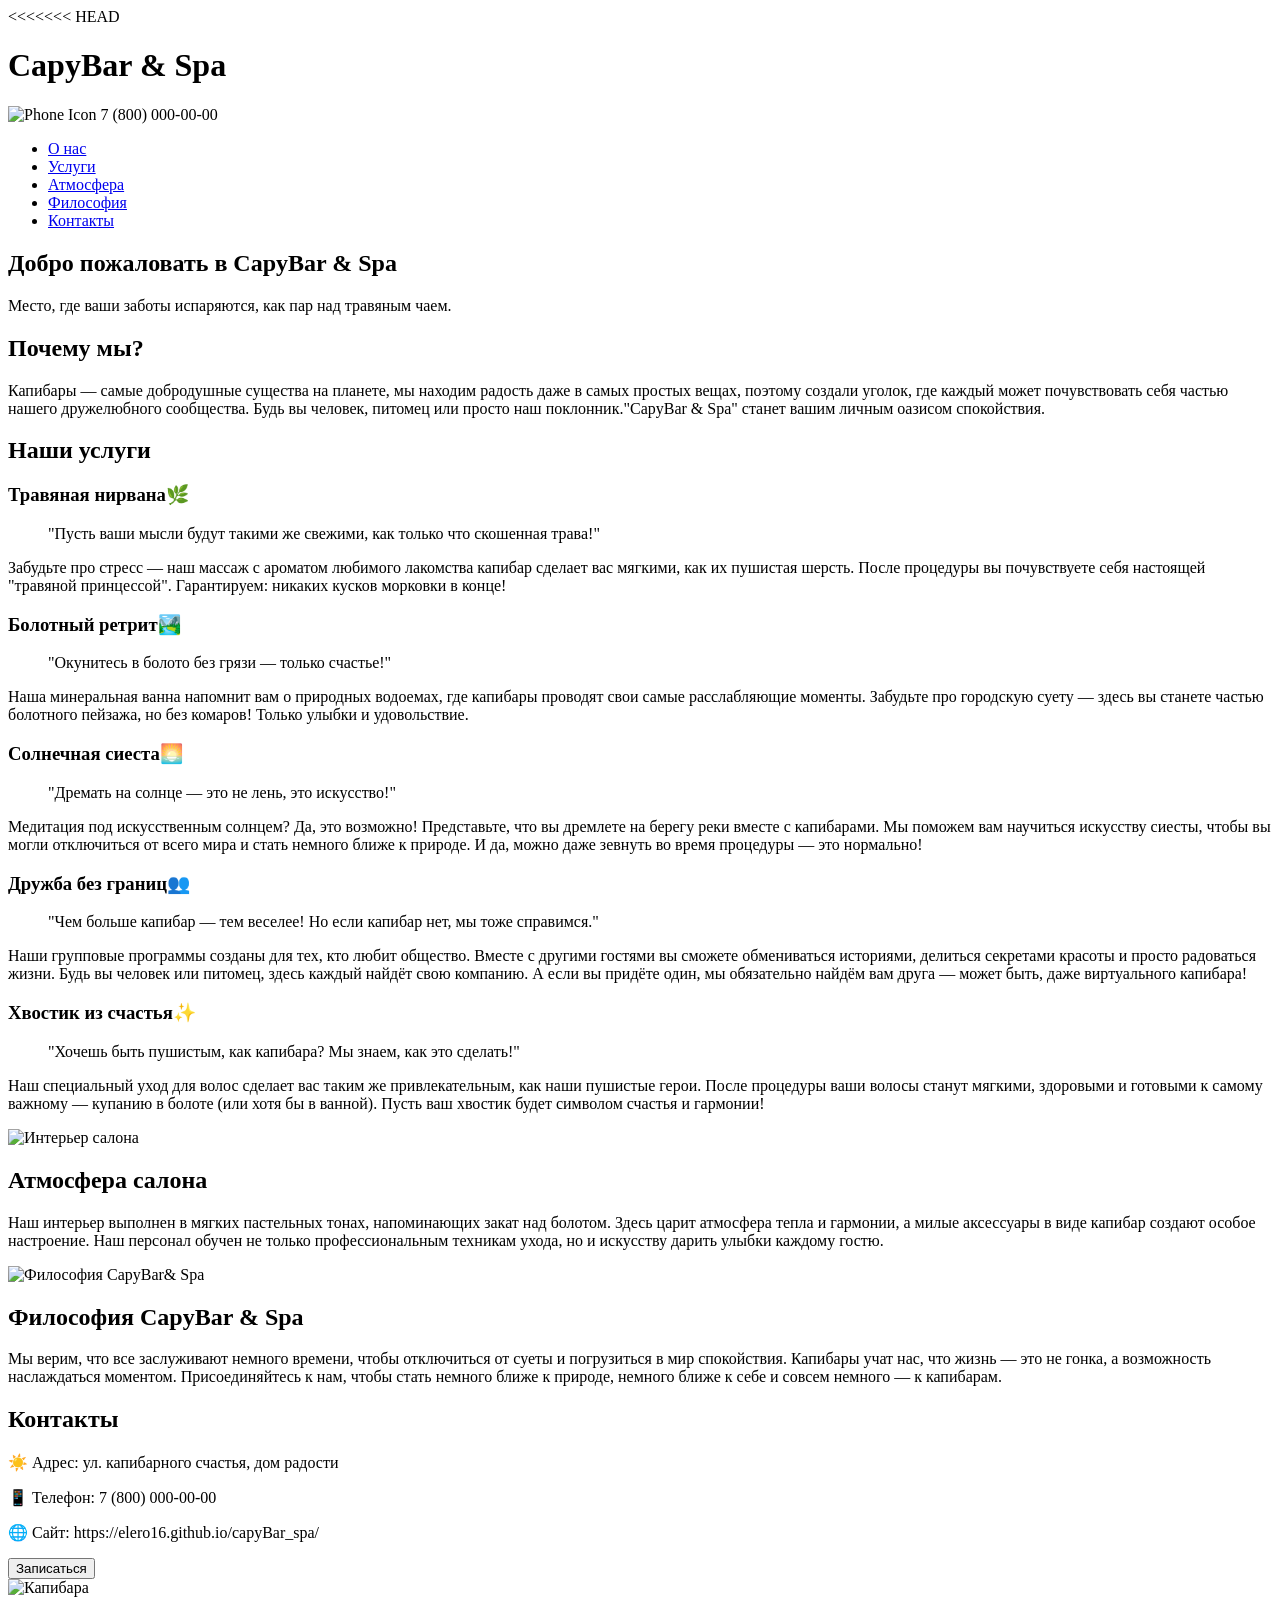
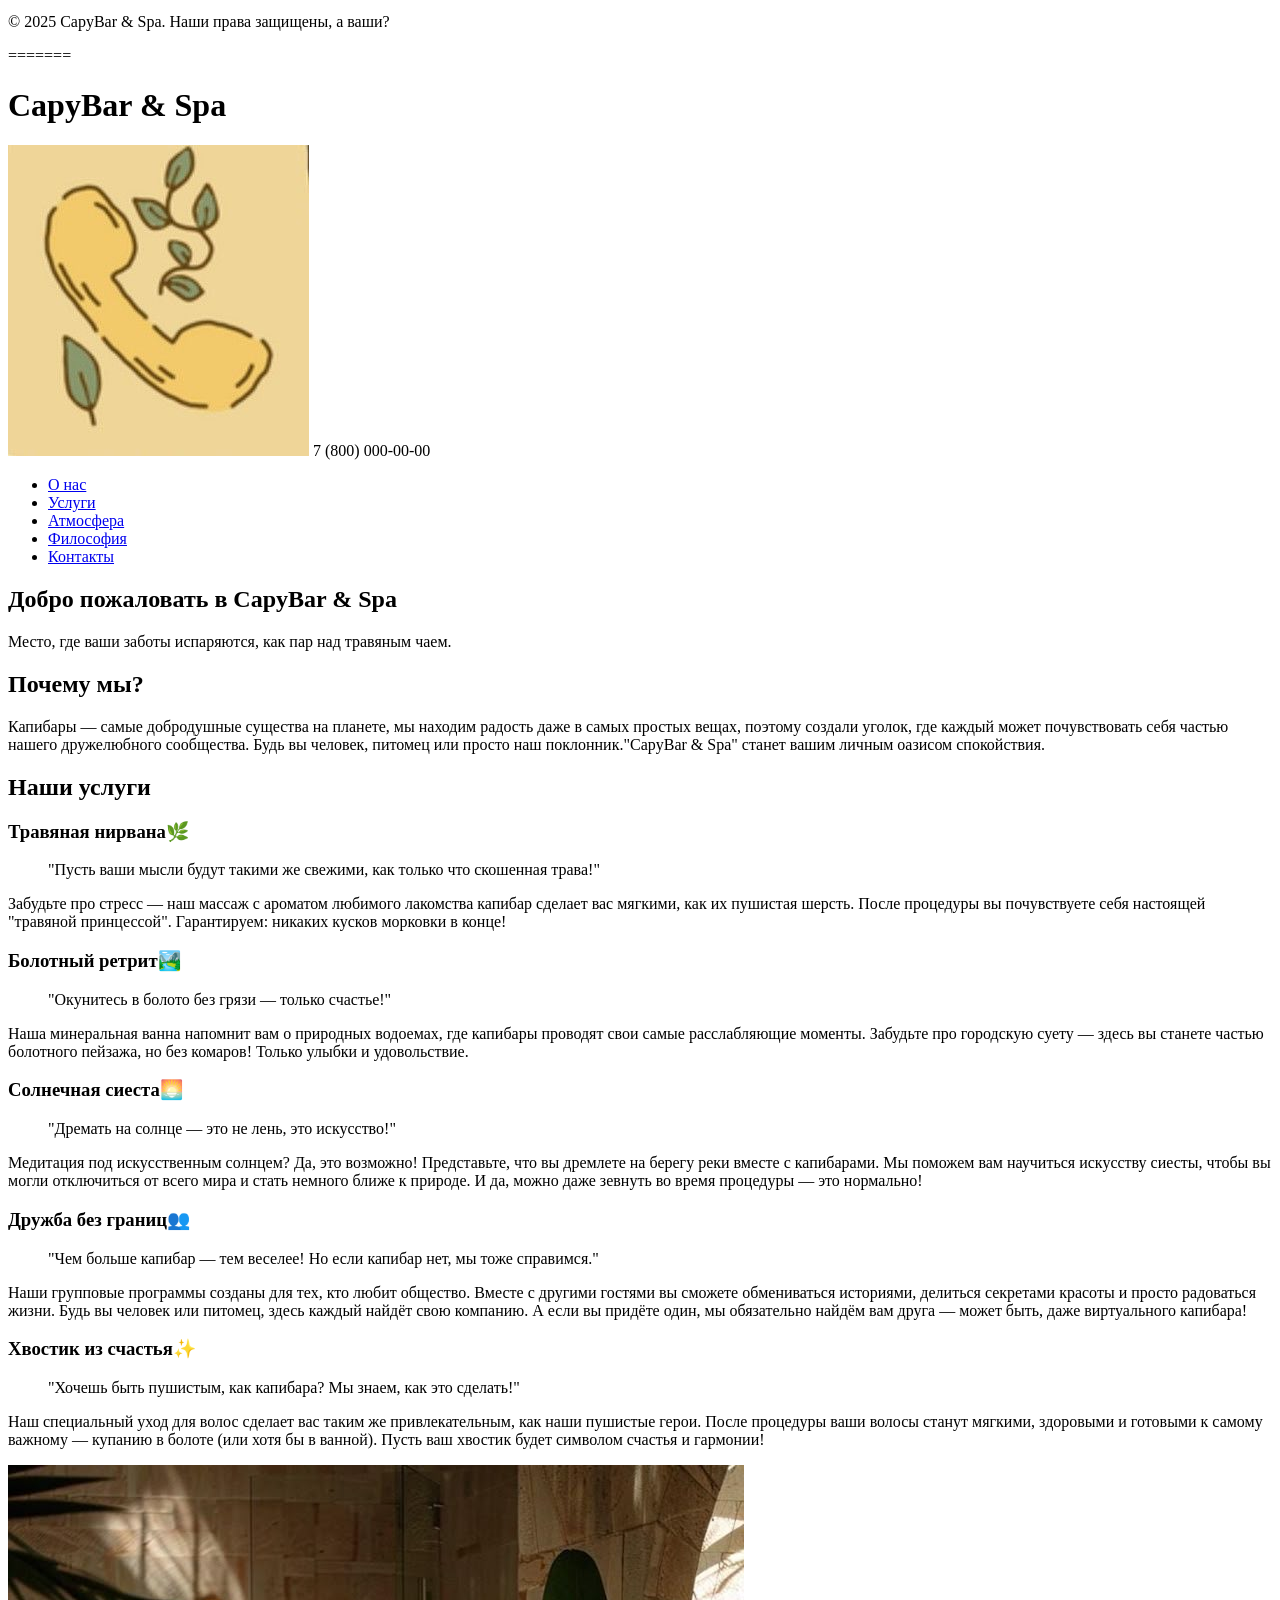
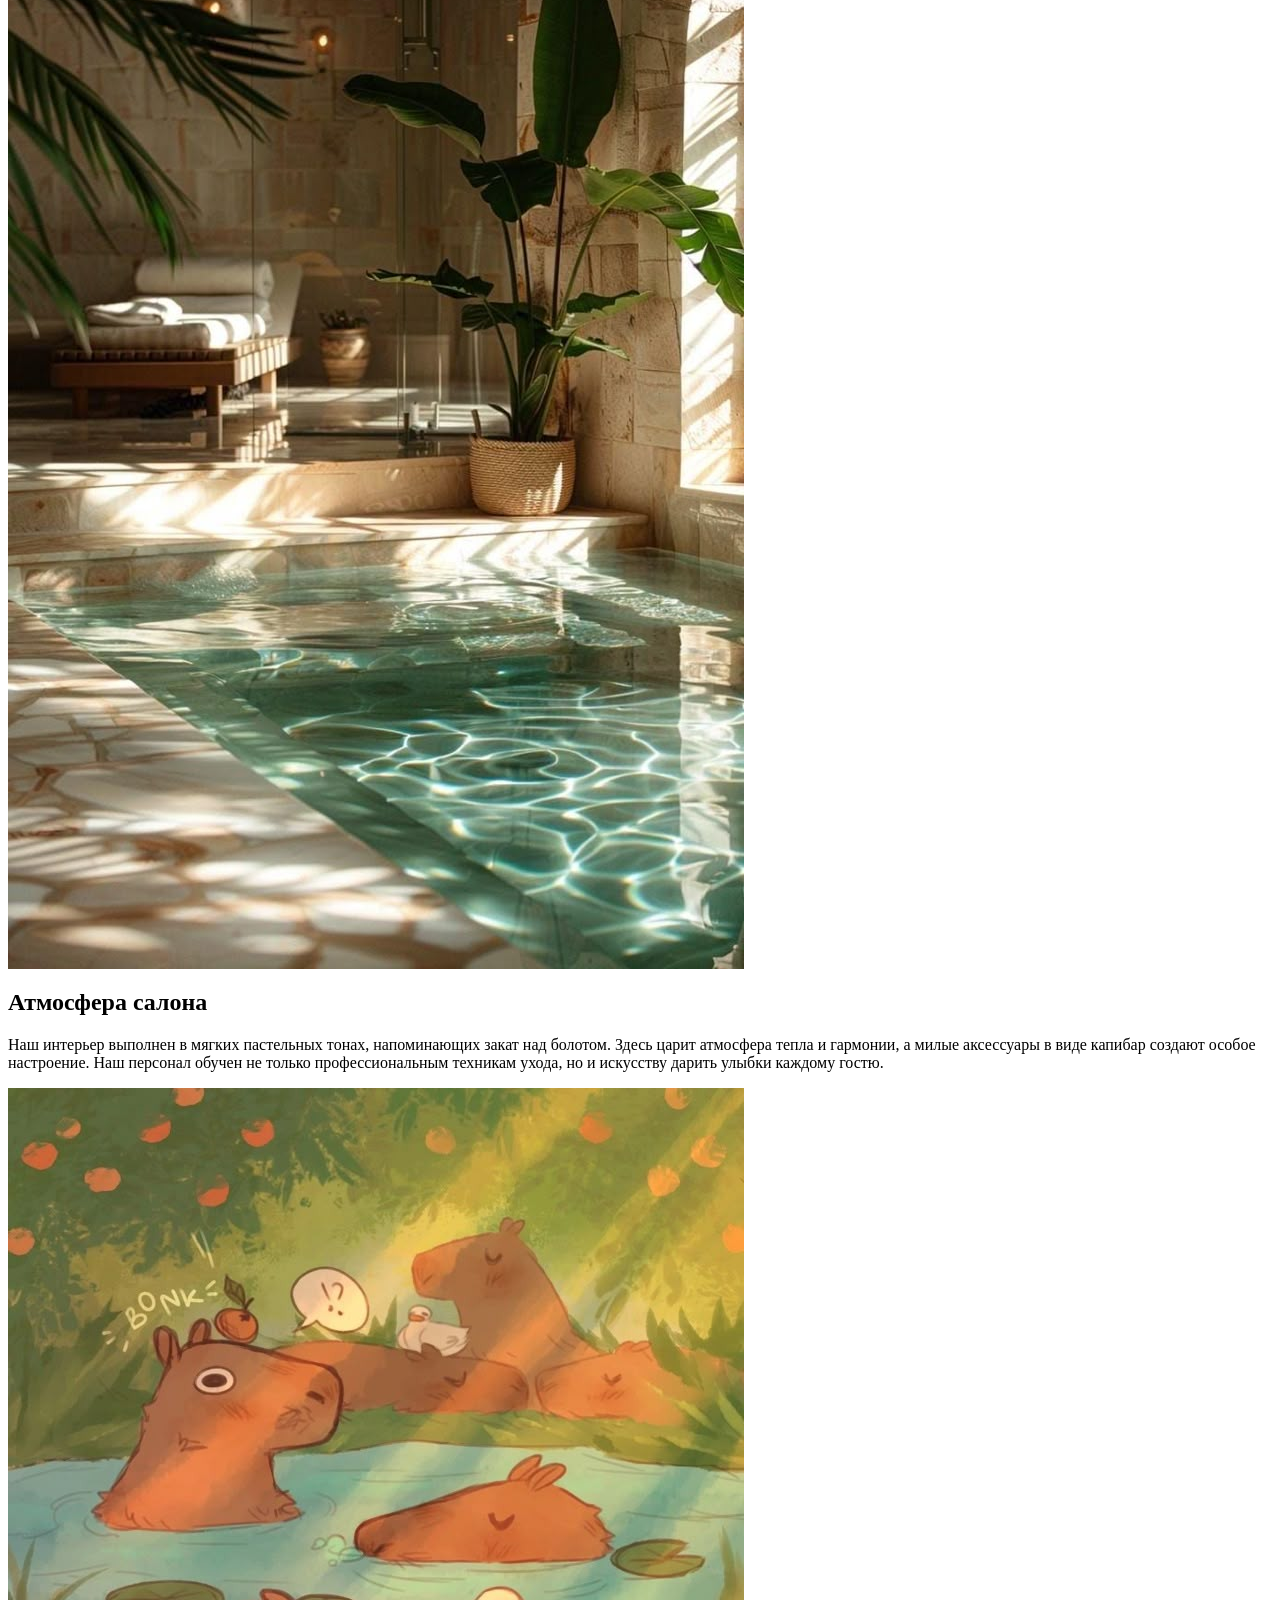
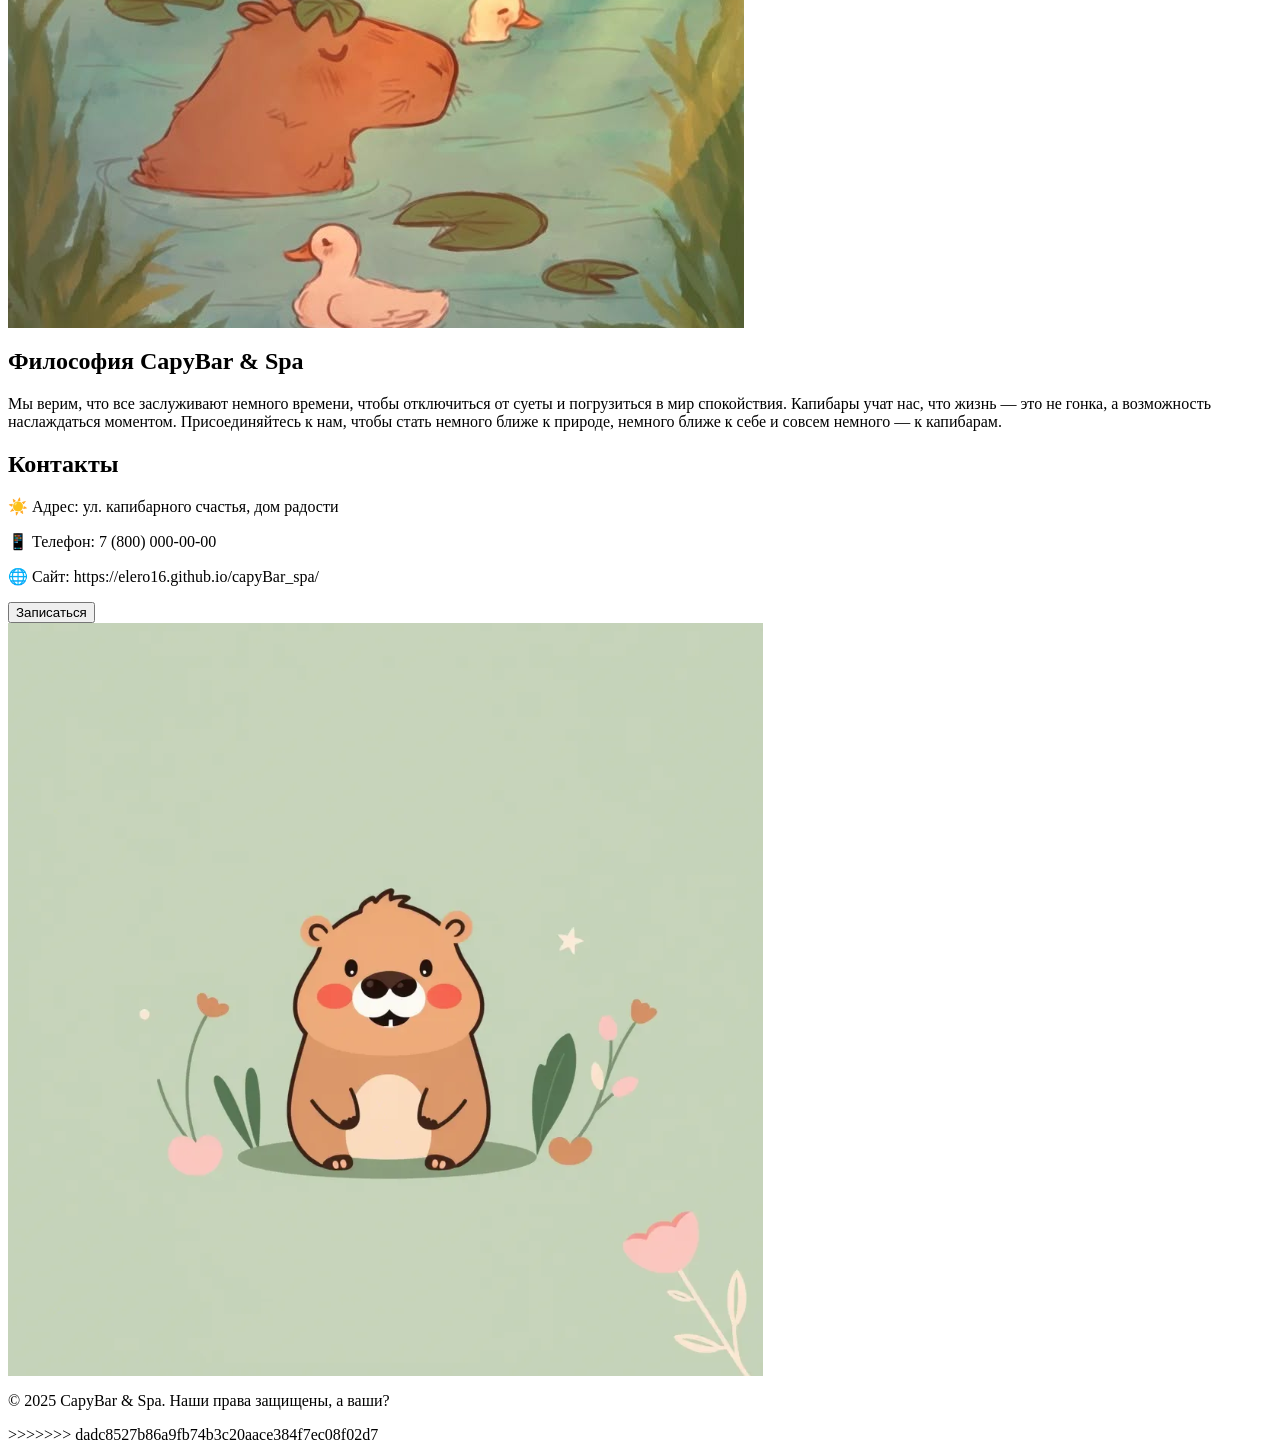
==== index.html @ d5b7b752 "Add files via upload" ====
<<<<<<< HEAD
<!DOCTYPE html>
<html lang="ru">

<head>
  <meta charset="UTF-8">
  <meta name="viewport" content="width=device-width, initial-scale=1.0">
  <title>CapyBar & Spa</title>
  <link rel="stylesheet" href="style.css">
</head>

<body>
  <!-- Шапка сайта -->
  <header class="header">
    <div class="header-container">
      <h1 class="logo">CapyBar & Spa</h1>
      <div class="header-actions">
        <span class="phone-number">
          <img src="image\телефон иконка.jpg" alt="Phone Icon" class="phone-icon">
          7 (800) 000-00-00
        </span>
      </div>
    </div>
    <nav class="main-nav">
      <ul class="nav-links">
        <li><a href="#about">О нас</a></li>
        <li><a href="#services">Услуги</a></li>
        <li><a href="#atmosphere">Атмосфера</a></li>
        <li><a href="#philosophy">Философия</a></li>
        <li><a href="#contacts">Контакты</a></li>
      </ul>
    </nav>
  </header>

  <!-- Главный баннер -->
  <section class="hero-section">
    <div class="hero-content">
      <h2>Добро пожаловать в CapyBar & Spa</h2>
      <p>Место, где ваши заботы испаряются, как пар над травяным чаем.</p>
    </div>
  </section>

  <!-- О нас -->
  <section id="about" class="about-section">
    <h2>Почему мы?</h2>
    <p>Капибары — самые добродушные существа на планете, мы находим радость даже в самых простых вещах, поэтому создали
      уголок, где каждый может почувствовать себя частью нашего дружелюбного сообщества. Будь вы человек, питомец или
      просто наш поклонник."CapyBar & Spa" станет вашим личным оазисом спокойствия.</p>
  </section>

  <!-- Услуги -->
  <section id="services" class="services-section">
    <h2>Наши услуги</h2>
    <div class="service-card">
      <h3>Травяная нирвана🌿</h3>
      <blockquote>"Пусть ваши мысли будут такими же свежими, как только что скошенная трава!"</blockquote>
      <p>Забудьте про стресс — наш массаж с ароматом любимого лакомства капибар сделает вас мягкими, как их пушистая
        шерсть. После процедуры вы почувствуете себя настоящей "травяной принцессой". Гарантируем: никаких кусков
        морковки в конце!</p>

    </div>
    <div class="service-card">
      <h3>Болотный ретрит🏞️</h3>
      <blockquote>"Окунитесь в болото без грязи — только счастье!"</blockquote>
      <p>Наша минеральная ванна напомнит вам о природных водоемах, где капибары проводят свои самые расслабляющие
        моменты. Забудьте про городскую суету — здесь вы станете частью болотного пейзажа, но без комаров! Только улыбки
        и удовольствие.</p>

    </div>
    <div class="service-card">
      <h3>Солнечная сиеста🌅</h3>
      <blockquote>"Дремать на солнце — это не лень, это искусство!"</blockquote>
      <p>Медитация под искусственным солнцем? Да, это возможно! Представьте, что вы дремлете на берегу реки вместе с
        капибарами. Мы поможем вам научиться искусству сиесты, чтобы вы могли отключиться от всего мира и стать немного
        ближе к природе. И да, можно даже зевнуть во время процедуры — это нормально!</p>

    </div>
    <div class="service-card">
      <h3>Дружба без границ👥</h3>
      <blockquote>"Чем больше капибар — тем веселее! Но если капибар нет, мы тоже справимся."</blockquote>
      <p>Наши групповые программы созданы для тех, кто любит общество. Вместе с другими гостями вы сможете обмениваться
        историями, делиться секретами красоты и просто радоваться жизни. Будь вы человек или питомец, здесь каждый
        найдёт свою компанию. А если вы придёте один, мы обязательно найдём вам друга — может быть, даже виртуального
        капибара!</p>

    </div>
    <div class="service-card">
      <h3>Хвостик из счастья✨</h3>
      <blockquote>"Хочешь быть пушистым, как капибара? Мы знаем, как это сделать!"</blockquote>
      <p>Наш специальный уход для волос сделает вас таким же привлекательным, как наши пушистые герои. После процедуры
        ваши волосы станут мягкими, здоровыми и готовыми к самому важному — купанию в болоте (или хотя бы в ванной).
        Пусть ваш хвостик будет символом счастья и гармонии!</p>

    </div>
  </section>
  <!-- Атмосфера салона -->
  <section id="atmosphere" class="atmosphere-section">
    <div class="atmosphere-content">
      <img src="image\spa-interior.jpg" alt="Интерьер салона" class="atmosphere-image">
      <div class="text-container">
        <h2>Атмосфера салона</h2>
        <p>Наш интерьер выполнен в мягких пастельных тонах, напоминающих закат над болотом. Здесь царит атмосфера тепла
          и гармонии, а милые аксессуары в виде капибар создают особое настроение. Наш персонал обучен не только
          профессиональным техникам ухода, но и искусству дарить улыбки каждому гостю.</p>
      </div>
    </div>
  </section>

  <!-- Философия -->
  <section id="philosophy" class="philosophy-section">
    <div class="philosophy-content">
      <img src="image\philosophy.jpg" alt="Философия CapyBar& Spa" class="philosophy-image">
      <div class="text-container">
        <h2>Философия CapyBar & Spa</h2>
        <p>Мы верим, что все заслуживают немного времени, чтобы отключиться от суеты и погрузиться в мир спокойствия.
          Капибары учат нас, что жизнь — это не гонка, а возможность наслаждаться моментом. Присоединяйтесь к нам, чтобы
          стать немного ближе к природе, немного ближе к себе и совсем немного — к капибарам.</p>
      </div>
    </div>
  </section>

  <!-- Контакты -->
  <section id="contacts" class="contacts-section">
    <h2>Контакты</h2>
    <p>☀️ Адрес: ул. капибарного счастья, дом радости</p>
    <p>📱 Телефон: 7 (800) 000-00-00</p>
    <p>🌐 Сайт: https://elero16.github.io/capyBar_spa/</p>
  </section>

  <!-- Кнопка "Записаться" с эффектом пульсации -->
  <button class="floating-btn" id="book-service-btn">Записаться</button>

  <footer class="footer">
    <div class="footer-content">
      <img src="image\carburator.png" alt="Капибара" class="footer-icon">
      <p>© 2025 CapyBar & Spa. Наши права защищены, а ваши?</p>
    </div>
  </footer>

  <div id="form-container" class="form-container" style="display: none;"></div>
  <script src="script.js"></script>
</body>

</html>
=======
<!DOCTYPE html>
<html lang="ru">

<head>
  <meta charset="UTF-8">
  <meta name="viewport" content="width=device-width, initial-scale=1.0">
  <title>CapyBar & Spa</title>
  <link rel="stylesheet" href="style.css">
</head>

<body>
  <!-- Шапка сайта -->
  <header class="header">
    <div class="header-container">
      <h1 class="logo">CapyBar & Spa</h1>
      <div class="header-actions">
        <span class="phone-number">
          <img src="телефон иконка.jpg" alt="Phone Icon" class="phone-icon">
          7 (800) 000-00-00
        </span>
      </div>
    </div>
    <nav class="main-nav">
      <ul class="nav-links">
        <li><a href="#about">О нас</a></li>
        <li><a href="#services">Услуги</a></li>
        <li><a href="#atmosphere">Атмосфера</a></li>
        <li><a href="#philosophy">Философия</a></li>
        <li><a href="#contacts">Контакты</a></li>
      </ul>
    </nav>
  </header>

  <!-- Главный баннер -->
  <section class="hero-section">
    <div class="hero-content">
      <h2>Добро пожаловать в CapyBar & Spa</h2>
      <p>Место, где ваши заботы испаряются, как пар над травяным чаем.</p>
    </div>
  </section>

  <!-- О нас -->
  <section id="about" class="about-section">
    <h2>Почему мы?</h2>
    <p>Капибары — самые добродушные существа на планете, мы находим радость даже в самых простых вещах, поэтому создали
      уголок, где каждый может почувствовать себя частью нашего дружелюбного сообщества. Будь вы человек, питомец или
      просто наш поклонник."CapyBar & Spa" станет вашим личным оазисом спокойствия.</p>
  </section>

  <!-- Услуги -->
  <section id="services" class="services-section">
    <h2>Наши услуги</h2>
    <div class="service-card">
      <h3>Травяная нирвана🌿</h3>
      <blockquote>"Пусть ваши мысли будут такими же свежими, как только что скошенная трава!"</blockquote>
      <p>Забудьте про стресс — наш массаж с ароматом любимого лакомства капибар сделает вас мягкими, как их пушистая
        шерсть. После процедуры вы почувствуете себя настоящей "травяной принцессой". Гарантируем: никаких кусков
        морковки в конце!</p>

    </div>
    <div class="service-card">
      <h3>Болотный ретрит🏞️</h3>
      <blockquote>"Окунитесь в болото без грязи — только счастье!"</blockquote>
      <p>Наша минеральная ванна напомнит вам о природных водоемах, где капибары проводят свои самые расслабляющие
        моменты. Забудьте про городскую суету — здесь вы станете частью болотного пейзажа, но без комаров! Только улыбки
        и удовольствие.</p>

    </div>
    <div class="service-card">
      <h3>Солнечная сиеста🌅</h3>
      <blockquote>"Дремать на солнце — это не лень, это искусство!"</blockquote>
      <p>Медитация под искусственным солнцем? Да, это возможно! Представьте, что вы дремлете на берегу реки вместе с
        капибарами. Мы поможем вам научиться искусству сиесты, чтобы вы могли отключиться от всего мира и стать немного
        ближе к природе. И да, можно даже зевнуть во время процедуры — это нормально!</p>

    </div>
    <div class="service-card">
      <h3>Дружба без границ👥</h3>
      <blockquote>"Чем больше капибар — тем веселее! Но если капибар нет, мы тоже справимся."</blockquote>
      <p>Наши групповые программы созданы для тех, кто любит общество. Вместе с другими гостями вы сможете обмениваться
        историями, делиться секретами красоты и просто радоваться жизни. Будь вы человек или питомец, здесь каждый
        найдёт свою компанию. А если вы придёте один, мы обязательно найдём вам друга — может быть, даже виртуального
        капибара!</p>

    </div>
    <div class="service-card">
      <h3>Хвостик из счастья✨</h3>
      <blockquote>"Хочешь быть пушистым, как капибара? Мы знаем, как это сделать!"</blockquote>
      <p>Наш специальный уход для волос сделает вас таким же привлекательным, как наши пушистые герои. После процедуры
        ваши волосы станут мягкими, здоровыми и готовыми к самому важному — купанию в болоте (или хотя бы в ванной).
        Пусть ваш хвостик будет символом счастья и гармонии!</p>

    </div>
  </section>
  <!-- Атмосфера салона -->
  <section id="atmosphere" class="atmosphere-section">
    <div class="atmosphere-content">
      <img src="spa-interior.jpg" alt="Интерьер салона" class="atmosphere-image">
      <div class="text-container">
        <h2>Атмосфера салона</h2>
        <p>Наш интерьер выполнен в мягких пастельных тонах, напоминающих закат над болотом. Здесь царит атмосфера тепла
          и гармонии, а милые аксессуары в виде капибар создают особое настроение. Наш персонал обучен не только
          профессиональным техникам ухода, но и искусству дарить улыбки каждому гостю.</p>
      </div>
    </div>
  </section>

  <!-- Философия -->
  <section id="philosophy" class="philosophy-section">
    <div class="philosophy-content">
      <img src="philosophy.jpg" alt="Философия CapyBar& Spa" class="philosophy-image">
      <div class="text-container">
        <h2>Философия CapyBar & Spa</h2>
        <p>Мы верим, что все заслуживают немного времени, чтобы отключиться от суеты и погрузиться в мир спокойствия.
          Капибары учат нас, что жизнь — это не гонка, а возможность наслаждаться моментом. Присоединяйтесь к нам, чтобы
          стать немного ближе к природе, немного ближе к себе и совсем немного — к капибарам.</p>
      </div>
    </div>
  </section>

  <!-- Контакты -->
  <section id="contacts" class="contacts-section">
    <h2>Контакты</h2>
    <p>☀️ Адрес: ул. капибарного счастья, дом радости</p>
    <p>📱 Телефон: 7 (800) 000-00-00</p>
    <p>🌐 Сайт: https://elero16.github.io/capyBar_spa/</p>
  </section>

  <!-- Кнопка "Записаться" с эффектом пульсации -->
  <button class="floating-btn" id="book-service-btn">Записаться</button>

  <footer class="footer">
    <div class="footer-content">
      <img src="carburator.png" alt="Капибара" class="footer-icon">
      <p>© 2025 CapyBar & Spa. Наши права защищены, а ваши?</p>
    </div>
  </footer>

  <div id="form-container" class="form-container" style="display: none;"></div>
  <script src="script.js"></script>
</body>

</html>
>>>>>>> dadc8527b86a9fb74b3c20aace384f7ec08f02d7
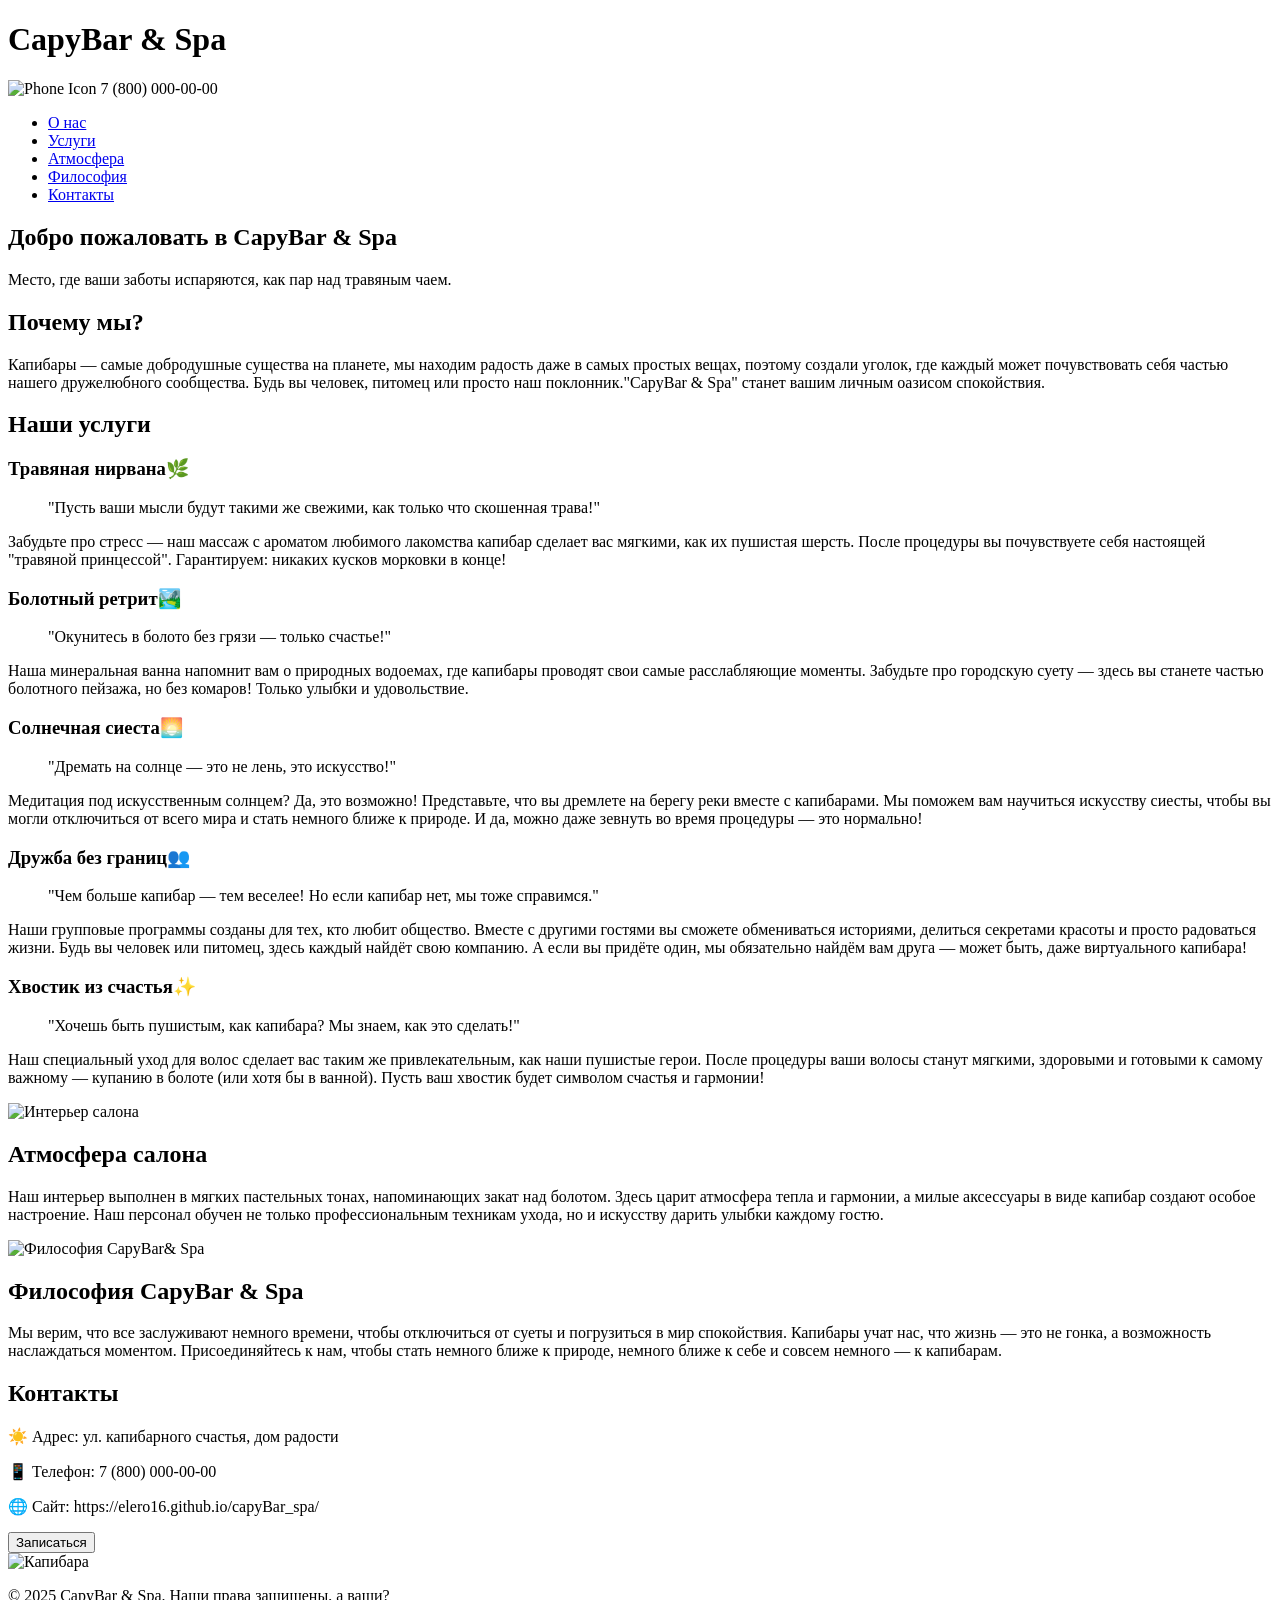
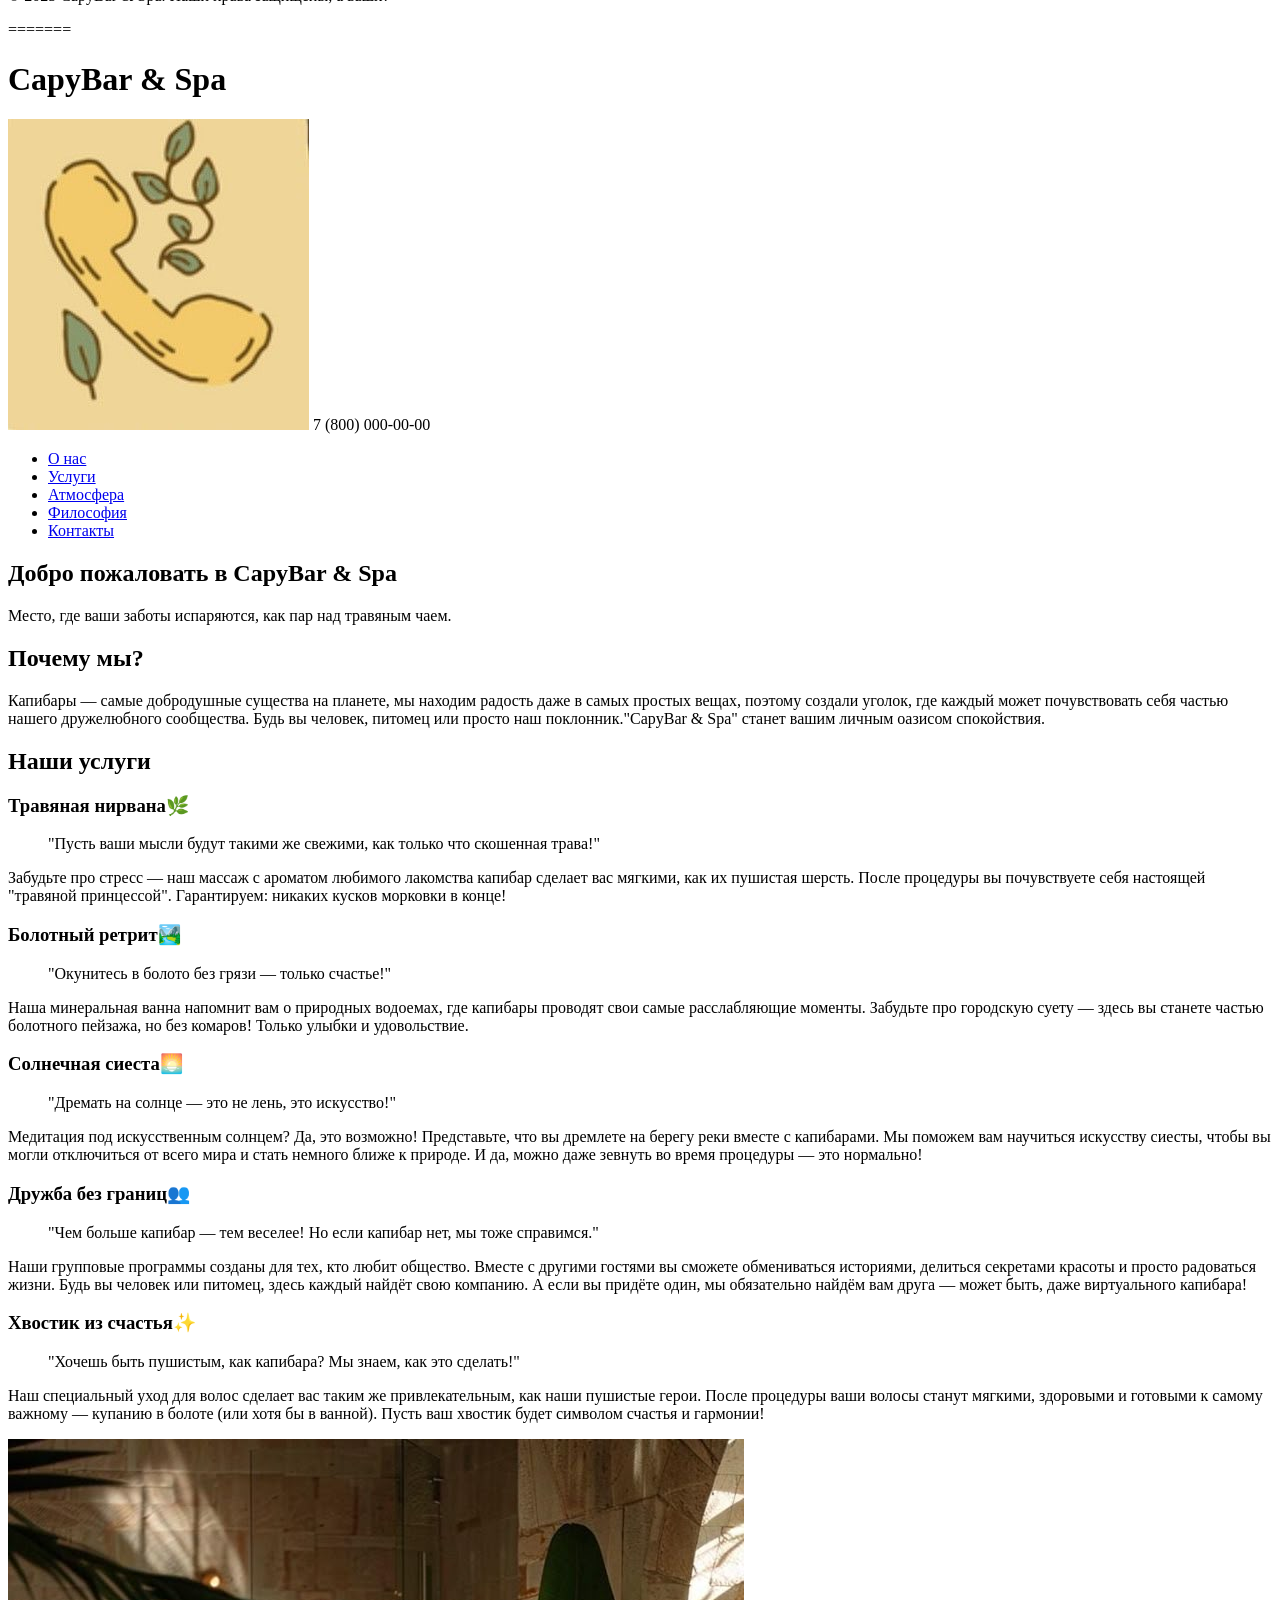
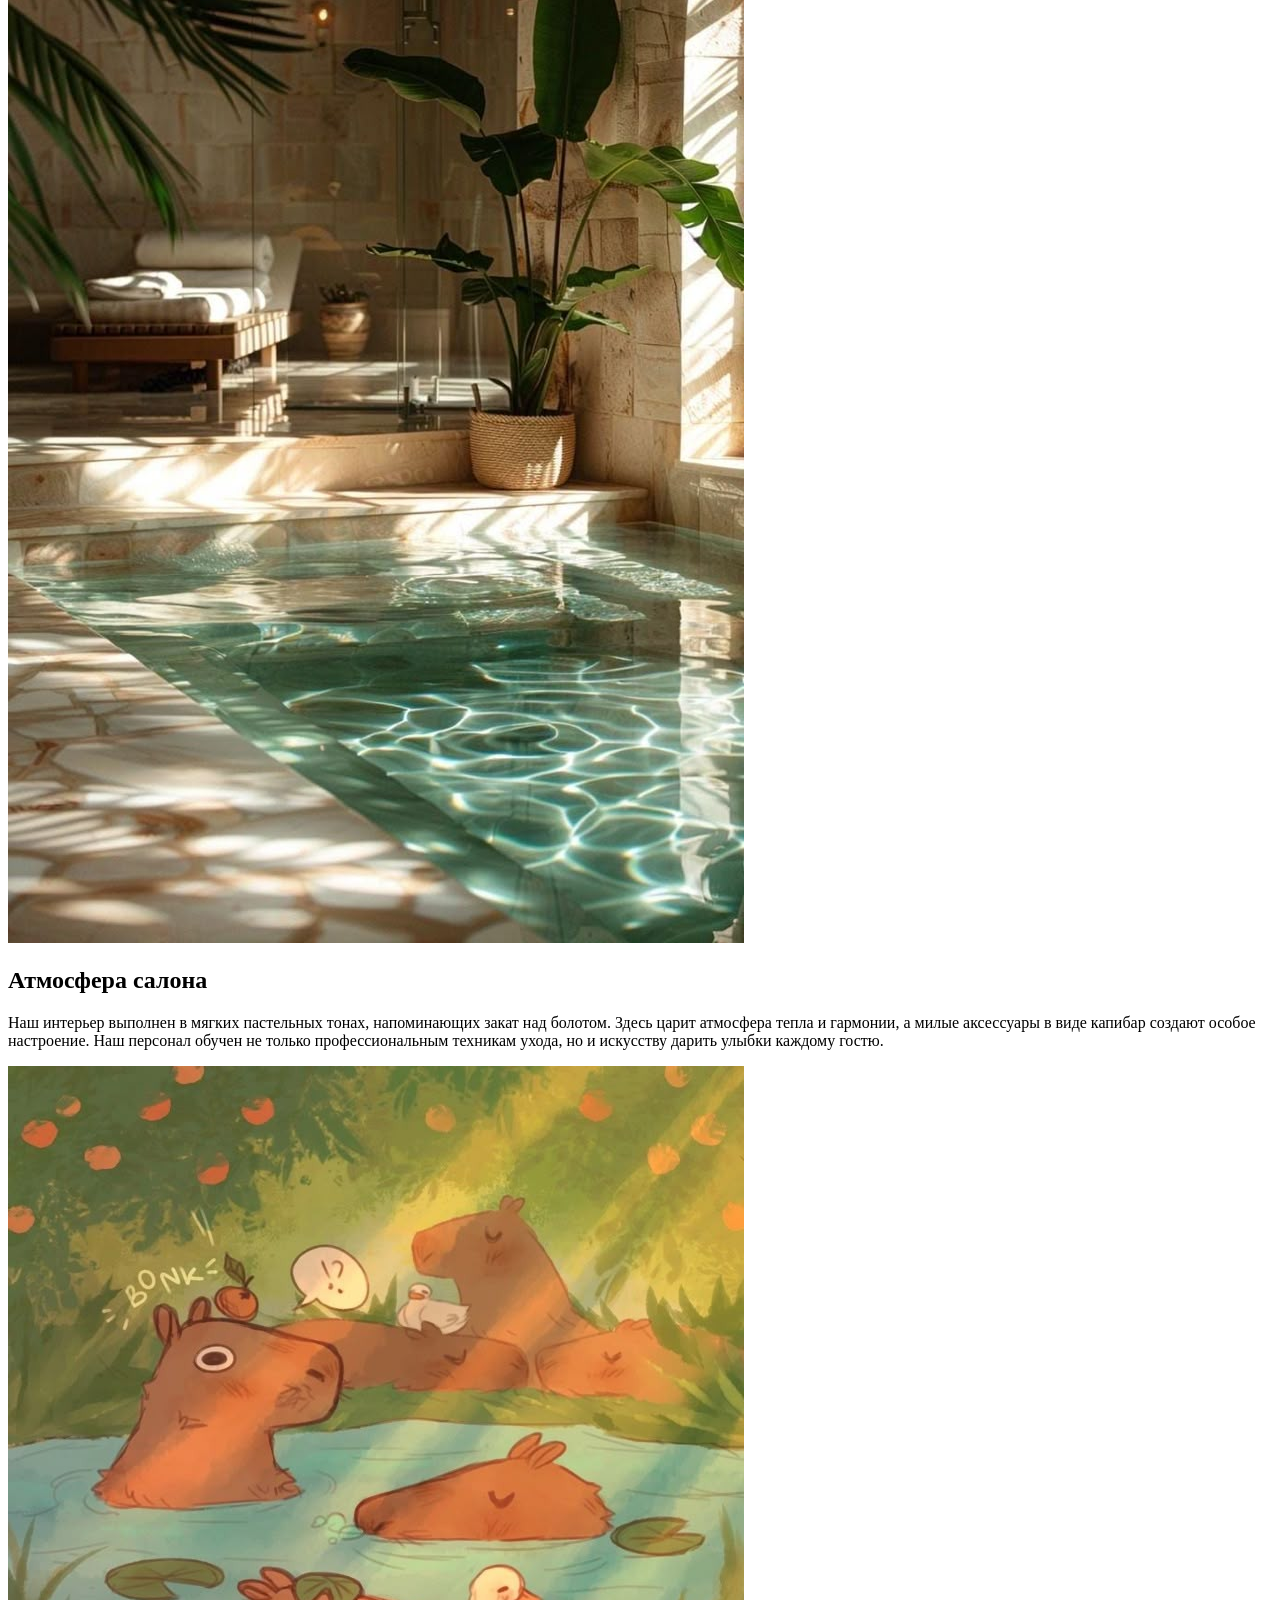
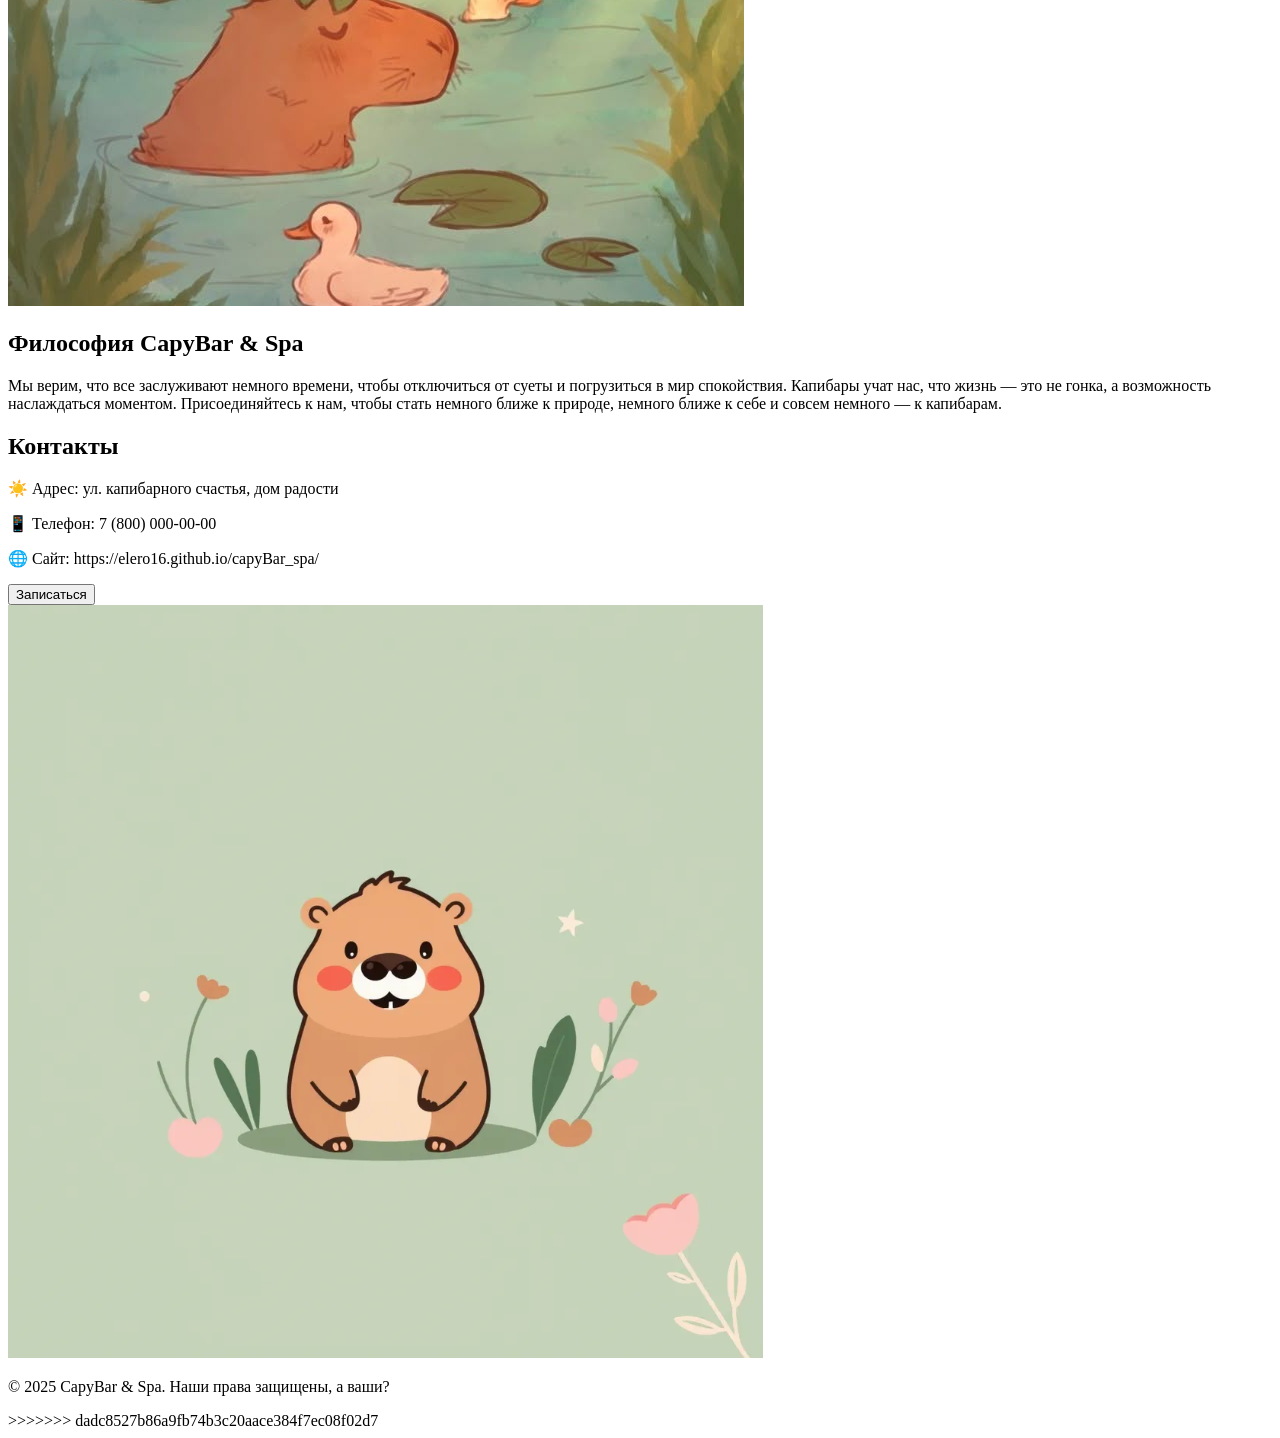
==== commit f962f724: "Update index.html" ====
--- a/index.html
+++ b/index.html
@@ -1,148 +1,147 @@
-<<<<<<< HEAD
-<!DOCTYPE html>
-<html lang="ru">
-
-<head>
-  <meta charset="UTF-8">
-  <meta name="viewport" content="width=device-width, initial-scale=1.0">
-  <title>CapyBar & Spa</title>
-  <link rel="stylesheet" href="style.css">
-</head>
-
-<body>
-  <!-- Шапка сайта -->
-  <header class="header">
-    <div class="header-container">
-      <h1 class="logo">CapyBar & Spa</h1>
-      <div class="header-actions">
-        <span class="phone-number">
-          <img src="image\телефон иконка.jpg" alt="Phone Icon" class="phone-icon">
-          7 (800) 000-00-00
-        </span>
-      </div>
-    </div>
-    <nav class="main-nav">
-      <ul class="nav-links">
-        <li><a href="#about">О нас</a></li>
-        <li><a href="#services">Услуги</a></li>
-        <li><a href="#atmosphere">Атмосфера</a></li>
-        <li><a href="#philosophy">Философия</a></li>
-        <li><a href="#contacts">Контакты</a></li>
-      </ul>
-    </nav>
-  </header>
-
-  <!-- Главный баннер -->
-  <section class="hero-section">
-    <div class="hero-content">
-      <h2>Добро пожаловать в CapyBar & Spa</h2>
-      <p>Место, где ваши заботы испаряются, как пар над травяным чаем.</p>
-    </div>
-  </section>
-
-  <!-- О нас -->
-  <section id="about" class="about-section">
-    <h2>Почему мы?</h2>
-    <p>Капибары — самые добродушные существа на планете, мы находим радость даже в самых простых вещах, поэтому создали
-      уголок, где каждый может почувствовать себя частью нашего дружелюбного сообщества. Будь вы человек, питомец или
-      просто наш поклонник."CapyBar & Spa" станет вашим личным оазисом спокойствия.</p>
-  </section>
-
-  <!-- Услуги -->
-  <section id="services" class="services-section">
-    <h2>Наши услуги</h2>
-    <div class="service-card">
-      <h3>Травяная нирвана🌿</h3>
-      <blockquote>"Пусть ваши мысли будут такими же свежими, как только что скошенная трава!"</blockquote>
-      <p>Забудьте про стресс — наш массаж с ароматом любимого лакомства капибар сделает вас мягкими, как их пушистая
-        шерсть. После процедуры вы почувствуете себя настоящей "травяной принцессой". Гарантируем: никаких кусков
-        морковки в конце!</p>
-
-    </div>
-    <div class="service-card">
-      <h3>Болотный ретрит🏞️</h3>
-      <blockquote>"Окунитесь в болото без грязи — только счастье!"</blockquote>
-      <p>Наша минеральная ванна напомнит вам о природных водоемах, где капибары проводят свои самые расслабляющие
-        моменты. Забудьте про городскую суету — здесь вы станете частью болотного пейзажа, но без комаров! Только улыбки
-        и удовольствие.</p>
-
-    </div>
-    <div class="service-card">
-      <h3>Солнечная сиеста🌅</h3>
-      <blockquote>"Дремать на солнце — это не лень, это искусство!"</blockquote>
-      <p>Медитация под искусственным солнцем? Да, это возможно! Представьте, что вы дремлете на берегу реки вместе с
-        капибарами. Мы поможем вам научиться искусству сиесты, чтобы вы могли отключиться от всего мира и стать немного
-        ближе к природе. И да, можно даже зевнуть во время процедуры — это нормально!</p>
-
-    </div>
-    <div class="service-card">
-      <h3>Дружба без границ👥</h3>
-      <blockquote>"Чем больше капибар — тем веселее! Но если капибар нет, мы тоже справимся."</blockquote>
-      <p>Наши групповые программы созданы для тех, кто любит общество. Вместе с другими гостями вы сможете обмениваться
-        историями, делиться секретами красоты и просто радоваться жизни. Будь вы человек или питомец, здесь каждый
-        найдёт свою компанию. А если вы придёте один, мы обязательно найдём вам друга — может быть, даже виртуального
-        капибара!</p>
-
-    </div>
-    <div class="service-card">
-      <h3>Хвостик из счастья✨</h3>
-      <blockquote>"Хочешь быть пушистым, как капибара? Мы знаем, как это сделать!"</blockquote>
-      <p>Наш специальный уход для волос сделает вас таким же привлекательным, как наши пушистые герои. После процедуры
-        ваши волосы станут мягкими, здоровыми и готовыми к самому важному — купанию в болоте (или хотя бы в ванной).
-        Пусть ваш хвостик будет символом счастья и гармонии!</p>
-
-    </div>
-  </section>
-  <!-- Атмосфера салона -->
-  <section id="atmosphere" class="atmosphere-section">
-    <div class="atmosphere-content">
-      <img src="image\spa-interior.jpg" alt="Интерьер салона" class="atmosphere-image">
-      <div class="text-container">
-        <h2>Атмосфера салона</h2>
-        <p>Наш интерьер выполнен в мягких пастельных тонах, напоминающих закат над болотом. Здесь царит атмосфера тепла
-          и гармонии, а милые аксессуары в виде капибар создают особое настроение. Наш персонал обучен не только
-          профессиональным техникам ухода, но и искусству дарить улыбки каждому гостю.</p>
-      </div>
-    </div>
-  </section>
-
-  <!-- Философия -->
-  <section id="philosophy" class="philosophy-section">
-    <div class="philosophy-content">
-      <img src="image\philosophy.jpg" alt="Философия CapyBar& Spa" class="philosophy-image">
-      <div class="text-container">
-        <h2>Философия CapyBar & Spa</h2>
-        <p>Мы верим, что все заслуживают немного времени, чтобы отключиться от суеты и погрузиться в мир спокойствия.
-          Капибары учат нас, что жизнь — это не гонка, а возможность наслаждаться моментом. Присоединяйтесь к нам, чтобы
-          стать немного ближе к природе, немного ближе к себе и совсем немного — к капибарам.</p>
-      </div>
-    </div>
-  </section>
-
-  <!-- Контакты -->
-  <section id="contacts" class="contacts-section">
-    <h2>Контакты</h2>
-    <p>☀️ Адрес: ул. капибарного счастья, дом радости</p>
-    <p>📱 Телефон: 7 (800) 000-00-00</p>
-    <p>🌐 Сайт: https://elero16.github.io/capyBar_spa/</p>
-  </section>
-
-  <!-- Кнопка "Записаться" с эффектом пульсации -->
-  <button class="floating-btn" id="book-service-btn">Записаться</button>
-
-  <footer class="footer">
-    <div class="footer-content">
-      <img src="image\carburator.png" alt="Капибара" class="footer-icon">
-      <p>© 2025 CapyBar & Spa. Наши права защищены, а ваши?</p>
-    </div>
-  </footer>
-
-  <div id="form-container" class="form-container" style="display: none;"></div>
-  <script src="script.js"></script>
-</body>
-
-</html>
-=======
+<!DOCTYPE html>
+<html lang="ru">
+
+<head>
+  <meta charset="UTF-8">
+  <meta name="viewport" content="width=device-width, initial-scale=1.0">
+  <title>CapyBar & Spa</title>
+  <link rel="stylesheet" href="style.css">
+</head>
+
+<body>
+  <!-- Шапка сайта -->
+  <header class="header">
+    <div class="header-container">
+      <h1 class="logo">CapyBar & Spa</h1>
+      <div class="header-actions">
+        <span class="phone-number">
+          <img src="image\телефон иконка.jpg" alt="Phone Icon" class="phone-icon">
+          7 (800) 000-00-00
+        </span>
+      </div>
+    </div>
+    <nav class="main-nav">
+      <ul class="nav-links">
+        <li><a href="#about">О нас</a></li>
+        <li><a href="#services">Услуги</a></li>
+        <li><a href="#atmosphere">Атмосфера</a></li>
+        <li><a href="#philosophy">Философия</a></li>
+        <li><a href="#contacts">Контакты</a></li>
+      </ul>
+    </nav>
+  </header>
+
+  <!-- Главный баннер -->
+  <section class="hero-section">
+    <div class="hero-content">
+      <h2>Добро пожаловать в CapyBar & Spa</h2>
+      <p>Место, где ваши заботы испаряются, как пар над травяным чаем.</p>
+    </div>
+  </section>
+
+  <!-- О нас -->
+  <section id="about" class="about-section">
+    <h2>Почему мы?</h2>
+    <p>Капибары — самые добродушные существа на планете, мы находим радость даже в самых простых вещах, поэтому создали
+      уголок, где каждый может почувствовать себя частью нашего дружелюбного сообщества. Будь вы человек, питомец или
+      просто наш поклонник."CapyBar & Spa" станет вашим личным оазисом спокойствия.</p>
+  </section>
+
+  <!-- Услуги -->
+  <section id="services" class="services-section">
+    <h2>Наши услуги</h2>
+    <div class="service-card">
+      <h3>Травяная нирвана🌿</h3>
+      <blockquote>"Пусть ваши мысли будут такими же свежими, как только что скошенная трава!"</blockquote>
+      <p>Забудьте про стресс — наш массаж с ароматом любимого лакомства капибар сделает вас мягкими, как их пушистая
+        шерсть. После процедуры вы почувствуете себя настоящей "травяной принцессой". Гарантируем: никаких кусков
+        морковки в конце!</p>
+
+    </div>
+    <div class="service-card">
+      <h3>Болотный ретрит🏞️</h3>
+      <blockquote>"Окунитесь в болото без грязи — только счастье!"</blockquote>
+      <p>Наша минеральная ванна напомнит вам о природных водоемах, где капибары проводят свои самые расслабляющие
+        моменты. Забудьте про городскую суету — здесь вы станете частью болотного пейзажа, но без комаров! Только улыбки
+        и удовольствие.</p>
+
+    </div>
+    <div class="service-card">
+      <h3>Солнечная сиеста🌅</h3>
+      <blockquote>"Дремать на солнце — это не лень, это искусство!"</blockquote>
+      <p>Медитация под искусственным солнцем? Да, это возможно! Представьте, что вы дремлете на берегу реки вместе с
+        капибарами. Мы поможем вам научиться искусству сиесты, чтобы вы могли отключиться от всего мира и стать немного
+        ближе к природе. И да, можно даже зевнуть во время процедуры — это нормально!</p>
+
+    </div>
+    <div class="service-card">
+      <h3>Дружба без границ👥</h3>
+      <blockquote>"Чем больше капибар — тем веселее! Но если капибар нет, мы тоже справимся."</blockquote>
+      <p>Наши групповые программы созданы для тех, кто любит общество. Вместе с другими гостями вы сможете обмениваться
+        историями, делиться секретами красоты и просто радоваться жизни. Будь вы человек или питомец, здесь каждый
+        найдёт свою компанию. А если вы придёте один, мы обязательно найдём вам друга — может быть, даже виртуального
+        капибара!</p>
+
+    </div>
+    <div class="service-card">
+      <h3>Хвостик из счастья✨</h3>
+      <blockquote>"Хочешь быть пушистым, как капибара? Мы знаем, как это сделать!"</blockquote>
+      <p>Наш специальный уход для волос сделает вас таким же привлекательным, как наши пушистые герои. После процедуры
+        ваши волосы станут мягкими, здоровыми и готовыми к самому важному — купанию в болоте (или хотя бы в ванной).
+        Пусть ваш хвостик будет символом счастья и гармонии!</p>
+
+    </div>
+  </section>
+  <!-- Атмосфера салона -->
+  <section id="atmosphere" class="atmosphere-section">
+    <div class="atmosphere-content">
+      <img src="image\spa-interior.jpg" alt="Интерьер салона" class="atmosphere-image">
+      <div class="text-container">
+        <h2>Атмосфера салона</h2>
+        <p>Наш интерьер выполнен в мягких пастельных тонах, напоминающих закат над болотом. Здесь царит атмосфера тепла
+          и гармонии, а милые аксессуары в виде капибар создают особое настроение. Наш персонал обучен не только
+          профессиональным техникам ухода, но и искусству дарить улыбки каждому гостю.</p>
+      </div>
+    </div>
+  </section>
+
+  <!-- Философия -->
+  <section id="philosophy" class="philosophy-section">
+    <div class="philosophy-content">
+      <img src="image\philosophy.jpg" alt="Философия CapyBar& Spa" class="philosophy-image">
+      <div class="text-container">
+        <h2>Философия CapyBar & Spa</h2>
+        <p>Мы верим, что все заслуживают немного времени, чтобы отключиться от суеты и погрузиться в мир спокойствия.
+          Капибары учат нас, что жизнь — это не гонка, а возможность наслаждаться моментом. Присоединяйтесь к нам, чтобы
+          стать немного ближе к природе, немного ближе к себе и совсем немного — к капибарам.</p>
+      </div>
+    </div>
+  </section>
+
+  <!-- Контакты -->
+  <section id="contacts" class="contacts-section">
+    <h2>Контакты</h2>
+    <p>☀️ Адрес: ул. капибарного счастья, дом радости</p>
+    <p>📱 Телефон: 7 (800) 000-00-00</p>
+    <p>🌐 Сайт: https://elero16.github.io/capyBar_spa/</p>
+  </section>
+
+  <!-- Кнопка "Записаться" с эффектом пульсации -->
+  <button class="floating-btn" id="book-service-btn">Записаться</button>
+
+  <footer class="footer">
+    <div class="footer-content">
+      <img src="image\carburator.png" alt="Капибара" class="footer-icon">
+      <p>© 2025 CapyBar & Spa. Наши права защищены, а ваши?</p>
+    </div>
+  </footer>
+
+  <div id="form-container" class="form-container" style="display: none;"></div>
+  <script src="script.js"></script>
+</body>
+
+</html>
+=======
 <!DOCTYPE html>
 <html lang="ru">
 
@@ -286,4 +285,4 @@
 </body>
 
 </html>
->>>>>>> dadc8527b86a9fb74b3c20aace384f7ec08f02d7
+>>>>>>> dadc8527b86a9fb74b3c20aace384f7ec08f02d7
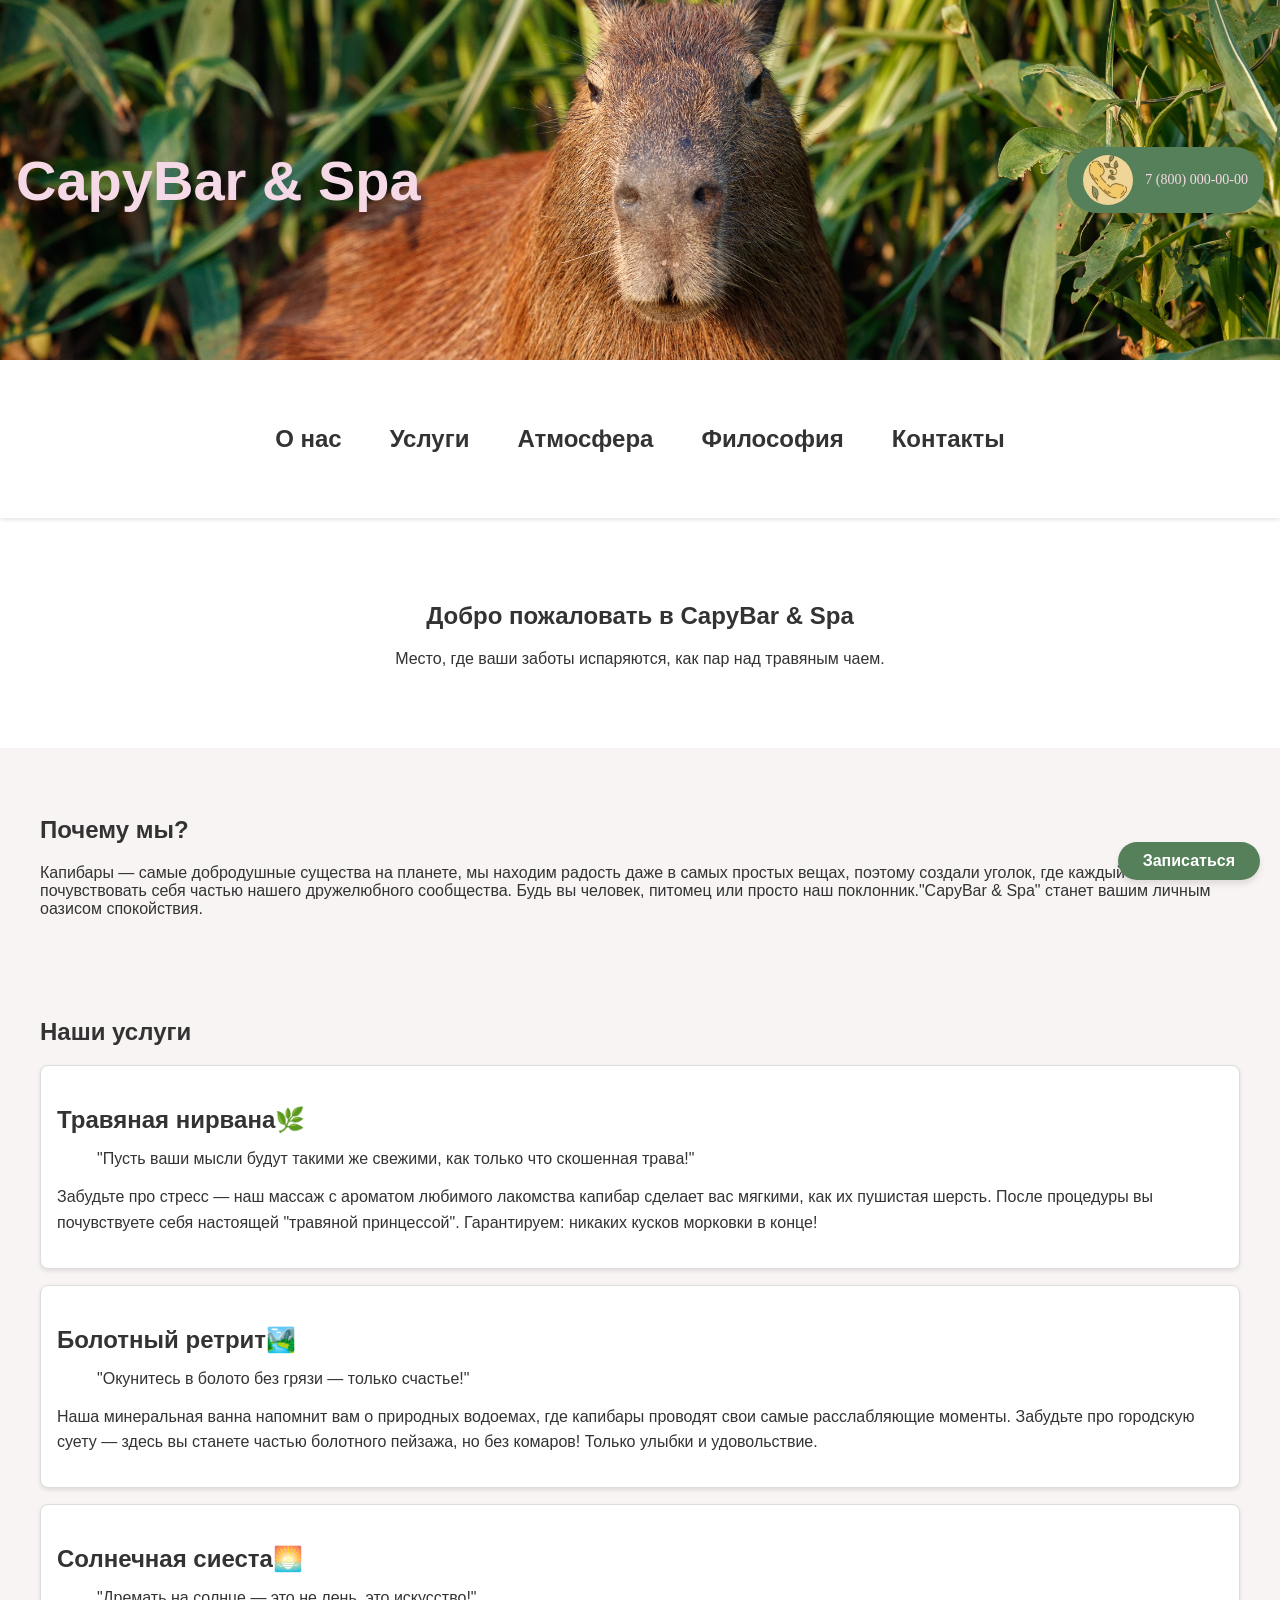
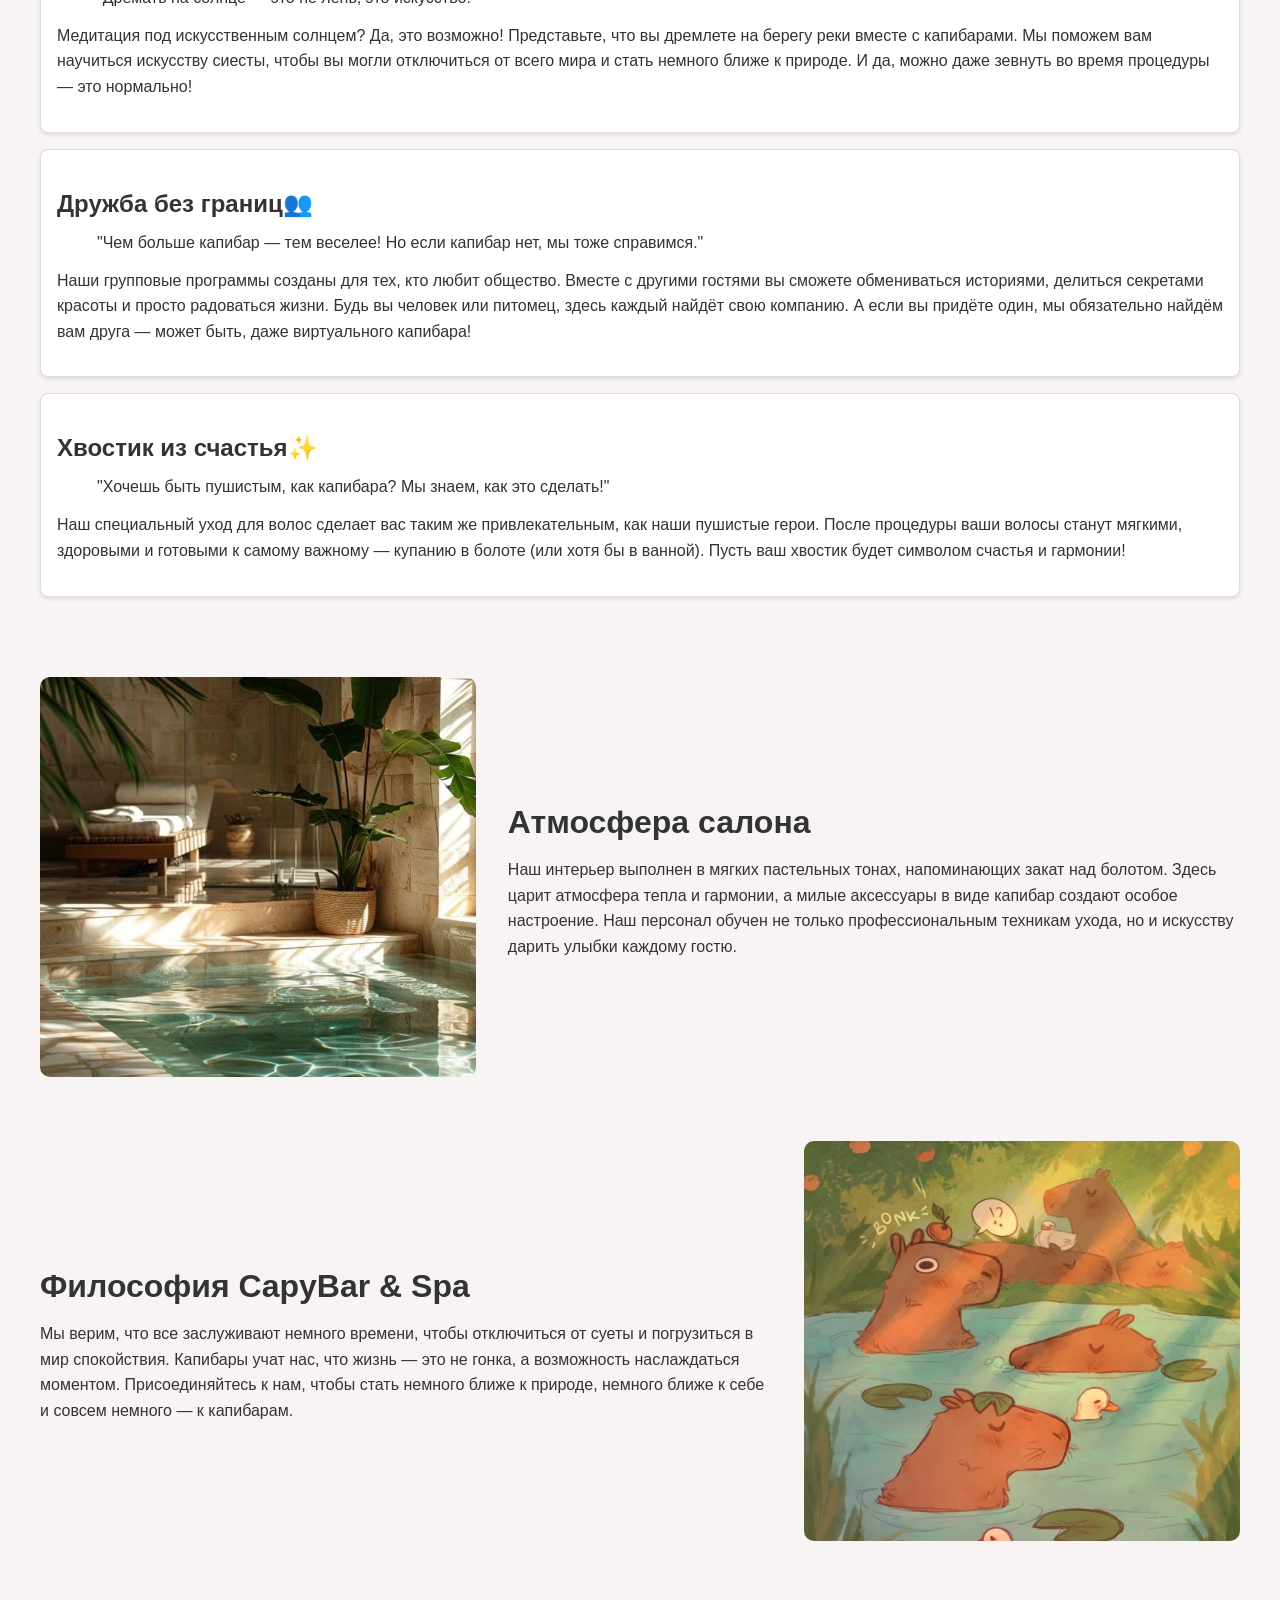
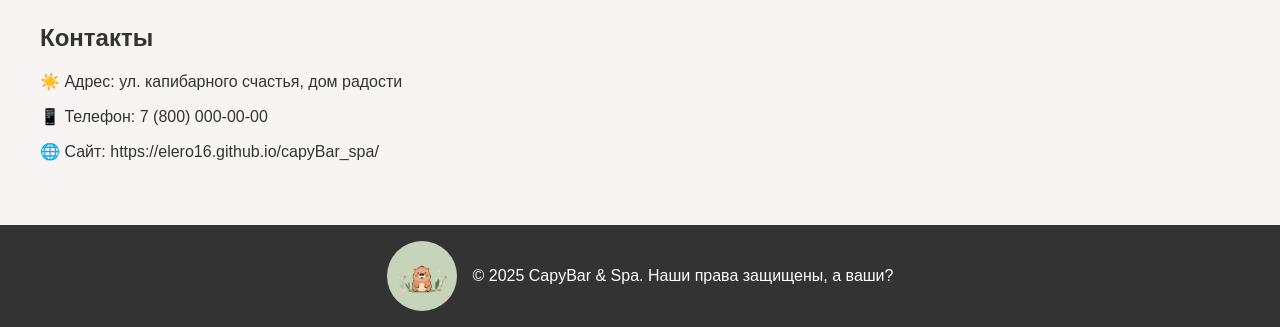
==== commit 1a95a569: "Update index.html" ====
--- a/index.html
+++ b/index.html
@@ -1,147 +1,3 @@
-<!DOCTYPE html>
-<html lang="ru">
-
-<head>
-  <meta charset="UTF-8">
-  <meta name="viewport" content="width=device-width, initial-scale=1.0">
-  <title>CapyBar & Spa</title>
-  <link rel="stylesheet" href="style.css">
-</head>
-
-<body>
-  <!-- Шапка сайта -->
-  <header class="header">
-    <div class="header-container">
-      <h1 class="logo">CapyBar & Spa</h1>
-      <div class="header-actions">
-        <span class="phone-number">
-          <img src="image\телефон иконка.jpg" alt="Phone Icon" class="phone-icon">
-          7 (800) 000-00-00
-        </span>
-      </div>
-    </div>
-    <nav class="main-nav">
-      <ul class="nav-links">
-        <li><a href="#about">О нас</a></li>
-        <li><a href="#services">Услуги</a></li>
-        <li><a href="#atmosphere">Атмосфера</a></li>
-        <li><a href="#philosophy">Философия</a></li>
-        <li><a href="#contacts">Контакты</a></li>
-      </ul>
-    </nav>
-  </header>
-
-  <!-- Главный баннер -->
-  <section class="hero-section">
-    <div class="hero-content">
-      <h2>Добро пожаловать в CapyBar & Spa</h2>
-      <p>Место, где ваши заботы испаряются, как пар над травяным чаем.</p>
-    </div>
-  </section>
-
-  <!-- О нас -->
-  <section id="about" class="about-section">
-    <h2>Почему мы?</h2>
-    <p>Капибары — самые добродушные существа на планете, мы находим радость даже в самых простых вещах, поэтому создали
-      уголок, где каждый может почувствовать себя частью нашего дружелюбного сообщества. Будь вы человек, питомец или
-      просто наш поклонник."CapyBar & Spa" станет вашим личным оазисом спокойствия.</p>
-  </section>
-
-  <!-- Услуги -->
-  <section id="services" class="services-section">
-    <h2>Наши услуги</h2>
-    <div class="service-card">
-      <h3>Травяная нирвана🌿</h3>
-      <blockquote>"Пусть ваши мысли будут такими же свежими, как только что скошенная трава!"</blockquote>
-      <p>Забудьте про стресс — наш массаж с ароматом любимого лакомства капибар сделает вас мягкими, как их пушистая
-        шерсть. После процедуры вы почувствуете себя настоящей "травяной принцессой". Гарантируем: никаких кусков
-        морковки в конце!</p>
-
-    </div>
-    <div class="service-card">
-      <h3>Болотный ретрит🏞️</h3>
-      <blockquote>"Окунитесь в болото без грязи — только счастье!"</blockquote>
-      <p>Наша минеральная ванна напомнит вам о природных водоемах, где капибары проводят свои самые расслабляющие
-        моменты. Забудьте про городскую суету — здесь вы станете частью болотного пейзажа, но без комаров! Только улыбки
-        и удовольствие.</p>
-
-    </div>
-    <div class="service-card">
-      <h3>Солнечная сиеста🌅</h3>
-      <blockquote>"Дремать на солнце — это не лень, это искусство!"</blockquote>
-      <p>Медитация под искусственным солнцем? Да, это возможно! Представьте, что вы дремлете на берегу реки вместе с
-        капибарами. Мы поможем вам научиться искусству сиесты, чтобы вы могли отключиться от всего мира и стать немного
-        ближе к природе. И да, можно даже зевнуть во время процедуры — это нормально!</p>
-
-    </div>
-    <div class="service-card">
-      <h3>Дружба без границ👥</h3>
-      <blockquote>"Чем больше капибар — тем веселее! Но если капибар нет, мы тоже справимся."</blockquote>
-      <p>Наши групповые программы созданы для тех, кто любит общество. Вместе с другими гостями вы сможете обмениваться
-        историями, делиться секретами красоты и просто радоваться жизни. Будь вы человек или питомец, здесь каждый
-        найдёт свою компанию. А если вы придёте один, мы обязательно найдём вам друга — может быть, даже виртуального
-        капибара!</p>
-
-    </div>
-    <div class="service-card">
-      <h3>Хвостик из счастья✨</h3>
-      <blockquote>"Хочешь быть пушистым, как капибара? Мы знаем, как это сделать!"</blockquote>
-      <p>Наш специальный уход для волос сделает вас таким же привлекательным, как наши пушистые герои. После процедуры
-        ваши волосы станут мягкими, здоровыми и готовыми к самому важному — купанию в болоте (или хотя бы в ванной).
-        Пусть ваш хвостик будет символом счастья и гармонии!</p>
-
-    </div>
-  </section>
-  <!-- Атмосфера салона -->
-  <section id="atmosphere" class="atmosphere-section">
-    <div class="atmosphere-content">
-      <img src="image\spa-interior.jpg" alt="Интерьер салона" class="atmosphere-image">
-      <div class="text-container">
-        <h2>Атмосфера салона</h2>
-        <p>Наш интерьер выполнен в мягких пастельных тонах, напоминающих закат над болотом. Здесь царит атмосфера тепла
-          и гармонии, а милые аксессуары в виде капибар создают особое настроение. Наш персонал обучен не только
-          профессиональным техникам ухода, но и искусству дарить улыбки каждому гостю.</p>
-      </div>
-    </div>
-  </section>
-
-  <!-- Философия -->
-  <section id="philosophy" class="philosophy-section">
-    <div class="philosophy-content">
-      <img src="image\philosophy.jpg" alt="Философия CapyBar& Spa" class="philosophy-image">
-      <div class="text-container">
-        <h2>Философия CapyBar & Spa</h2>
-        <p>Мы верим, что все заслуживают немного времени, чтобы отключиться от суеты и погрузиться в мир спокойствия.
-          Капибары учат нас, что жизнь — это не гонка, а возможность наслаждаться моментом. Присоединяйтесь к нам, чтобы
-          стать немного ближе к природе, немного ближе к себе и совсем немного — к капибарам.</p>
-      </div>
-    </div>
-  </section>
-
-  <!-- Контакты -->
-  <section id="contacts" class="contacts-section">
-    <h2>Контакты</h2>
-    <p>☀️ Адрес: ул. капибарного счастья, дом радости</p>
-    <p>📱 Телефон: 7 (800) 000-00-00</p>
-    <p>🌐 Сайт: https://elero16.github.io/capyBar_spa/</p>
-  </section>
-
-  <!-- Кнопка "Записаться" с эффектом пульсации -->
-  <button class="floating-btn" id="book-service-btn">Записаться</button>
-
-  <footer class="footer">
-    <div class="footer-content">
-      <img src="image\carburator.png" alt="Капибара" class="footer-icon">
-      <p>© 2025 CapyBar & Spa. Наши права защищены, а ваши?</p>
-    </div>
-  </footer>
-
-  <div id="form-container" class="form-container" style="display: none;"></div>
-  <script src="script.js"></script>
-</body>
-
-</html>
-=======
 <!DOCTYPE html>
 <html lang="ru">
 
@@ -285,4 +141,3 @@
 </body>
 
 </html>
->>>>>>> dadc8527b86a9fb74b3c20aace384f7ec08f02d7
--- a/style.css
+++ b/style.css
@@ -0,0 +1,343 @@
+body {
+  font-family: 'Ebbe Light', sans-serif;
+  margin: 0;
+  padding: 0;
+  background-color: #f9f4f4;
+  color: #333;
+}
+
+.header {
+  background-color: white;
+  box-shadow: 0 2px 4px rgba(0, 0, 0, 0.1);
+  position: relative;
+}
+
+.header-container {
+  display: flex;
+  justify-content: space-between;
+  align-items: center;
+  padding: 5rem 1rem;
+  background-image: url('capybara-nature-habitat-northern-pantanal.jpg');
+  background-size: cover;
+  background-position: 0% 20%;
+  background-repeat: no-repeat;
+  height: 200px;
+}
+
+.logo {
+  font-size: 3.5rem;
+  font-weight: bold;
+  color: #f5d9e7;
+  text-align: center;
+}
+
+.header-actions {
+  display: flex;
+  gap: 1rem;
+  align-items: center;
+}
+
+.phone-number {
+  display: flex;
+  align-items: center;
+  gap: 0.8rem;
+  font-size: 14px;
+  padding: 0.5rem 1rem;
+  border-radius: 30px;
+  font-family: 'Ebbe Regular';
+  background-color: #56805a;
+  color: #f5d9e7;
+}
+
+.phone-icon {
+  width: 50px;
+  height: 50px;
+  border-radius: 50%;
+  object-fit: cover;
+}
+
+.btn {
+  background-color: #555;
+  color: white;
+  border: 2px solid #555;
+  padding: 0.5rem 1rem;
+  border-radius: 4px;
+  cursor: pointer;
+}
+
+.main-nav {
+  background-color: rgb(255, 255, 255);
+  border-top: 1px solid #ffffff;
+  border-bottom: 1px solid #ffffff;
+  text-align: center;
+}
+
+.nav-links {
+  display: flex;
+  justify-content: center;
+  list-style: none;
+  padding: 20px;
+  margin: 20px;
+}
+
+.nav-links li {
+  margin: 1.5rem;
+}
+
+.nav-links a {
+  text-decoration: none;
+  color: #333;
+  font-weight: bold;
+  font-size: 1.5rem;
+}
+
+.hero-section {
+  background-color: #ffffff;
+  text-align: center;
+  padding: 1rem;
+}
+
+.hero-content {
+  background-size: cover;
+  background-position: center;
+  background-repeat: no-repeat;
+  padding: 3rem;
+  margin: auto;
+}
+
+.about-section,
+.services-section,
+.atmosphere-section,
+.philosophy-section,
+.contacts-section {
+  max-width: 1200px;
+  margin: 2rem auto;
+  padding: 1rem;
+}
+
+.floating-btn {
+  position: fixed;
+  bottom: 20px;
+  right: 20px;
+  padding: 10px 25px;
+  font-size: 1rem;
+  font-family: 'Ebbe Light', sans-serif;
+  font-weight: bold;
+  color: white;
+  background-color: #56805a;
+  border: none;
+  border-radius: 30px;
+  cursor: pointer;
+  box-shadow: 0 4px 6px rgba(0, 0, 0, 0.1);
+  z-index: 1000;
+  animation: pulse 1.5s infinite;
+}
+
+.form-btn {
+  position: relative;
+  padding: 10px 20px;
+  font-size: 1.1rem;
+  font-family: 'Ebbe Light', sans-serif;
+  font-weight: bold;
+  color: white;
+  background-color: #56805a;
+  border: none;
+  border-radius: 30px;
+  cursor: pointer;
+  box-shadow: 0 4px 6px rgba(0, 0, 0, 0.1);
+  margin-top: 15px;
+}
+
+.service-card {
+  background-color: white;
+  border: 1px solid #ddd;
+  border-radius: 8px;
+  padding: 1rem;
+  margin-bottom: 1rem;
+  box-shadow: 0 2px 4px rgba(0, 0, 0, 0.1);
+  position: relative;
+}
+
+.service-card h3 {
+  font-size: 1.5rem;
+  margin-bottom: 0.5rem;
+}
+
+.service-card p {
+  font-size: 1rem;
+  line-height: 1.6;
+}
+
+.atmosphere-section {
+  max-width: 1200px;
+  margin: 2rem auto;
+  padding: 1rem;
+}
+
+.atmosphere-content {
+  display: flex;
+  align-items: center;
+  gap: 2rem;
+}
+
+.atmosphere-image {
+  width: 500px;
+  height: 400px;
+  border-radius: 10px;
+  object-fit: cover;
+}
+
+.text-container {
+  width: 50%;
+}
+
+.atmosphere-section h2 {
+  font-size: 2rem;
+  margin-bottom: 1rem;
+}
+
+.atmosphere-section p {
+  font-size: 1rem;
+  line-height: 1.6;
+}
+
+.philosophy-section {
+  max-width: 1200px;
+  margin: 2rem auto;
+  padding: 1rem;
+}
+
+.philosophy-content {
+  display: flex;
+  align-items: center;
+  gap: 2rem;
+  flex-direction: row-reverse; 
+}
+
+.philosophy-image {
+  width: 500px;
+  height: 400px;
+  border-radius: 10px;
+  object-fit: cover;
+}
+
+.text-container {
+  width: 70%;
+}
+
+.philosophy-section h2 {
+  font-size: 2rem;
+  margin-bottom: 1rem;
+}
+
+.philosophy-section p {
+  font-size: 1rem;
+  line-height: 1.6;
+}
+
+.blockquote {
+  font-style: italic;
+  padding: 0.5rem;
+  margin: 0 0 1rem;
+  border-left: 4px solid #f5d9e7;
+  color: #202020;
+}
+
+.footer {
+  background-color: #333;
+  color: white;
+  text-align: center;
+  padding: 1rem 0;
+}
+
+.footer-content {
+  display: flex;
+  align-items: center;
+  justify-content: center;
+  gap: 1rem;
+}
+
+.footer-icon {
+  width: 70px;
+  height: 70px;
+  object-fit: cover;
+  border-radius: 50%;
+}
+
+.logo-image {
+  max-width: 150px;
+}
+
+.form-container {
+  background-color: #ffffff; 
+  border-radius: 15px; 
+  padding: 20px; 
+  box-shadow: 0 4px 20px rgba(0, 0, 0, 0.1); 
+  max-width: 400px; 
+  margin: auto; 
+}
+
+.form-container form {
+  display: flex;
+  flex-direction: column;
+}
+
+.form-container label {
+  margin-top: 10px;
+}
+
+.form-container input,
+.form-container select {
+  padding: 10px;
+  margin-top: 5px;
+  border-radius: 5px;
+  border: 1px solid #ddd;
+}
+
+#success-message {
+  display: none;
+  padding: 20px;
+  background-color: #f9f4f4;
+  border-radius: 15px;
+  box-shadow: 0 4px 20px rgba(0, 0, 0, 0.1);
+}
+
+#success-message p {
+  margin: 0;
+  margin-bottom: 10px;
+}
+
+#success-message button {
+  margin-top: 10px;
+  padding: 10px 20px;
+  font-size: 0.9rem;
+  font-family: 'Ebbe Light', sans-serif;
+  font-weight: bold;
+  color: white;
+  background-color: #56805a;
+  border: none;
+  border-radius: 30px;
+  cursor: pointer;
+  box-shadow: 0 4px 6px rgba(0, 0, 0, 0.1);
+}
+
+#success-message button:hover {
+  background-color: #4c704e;
+}
+
+@keyframes pulse {
+  0% {
+    transform: scale(1);
+    box-shadow: 0 0 0 0 rgba(86, 128, 90, 0.7);
+  }
+
+  70% {
+    transform: scale(1.1);
+    box-shadow: 0 0 0 10px rgba(86, 128, 90, 0);
+  }
+
+  100% {
+    transform: scale(1);
+    box-shadow: 0 0 0 0 rgba(86, 128, 90, 0);
+  }
+}
